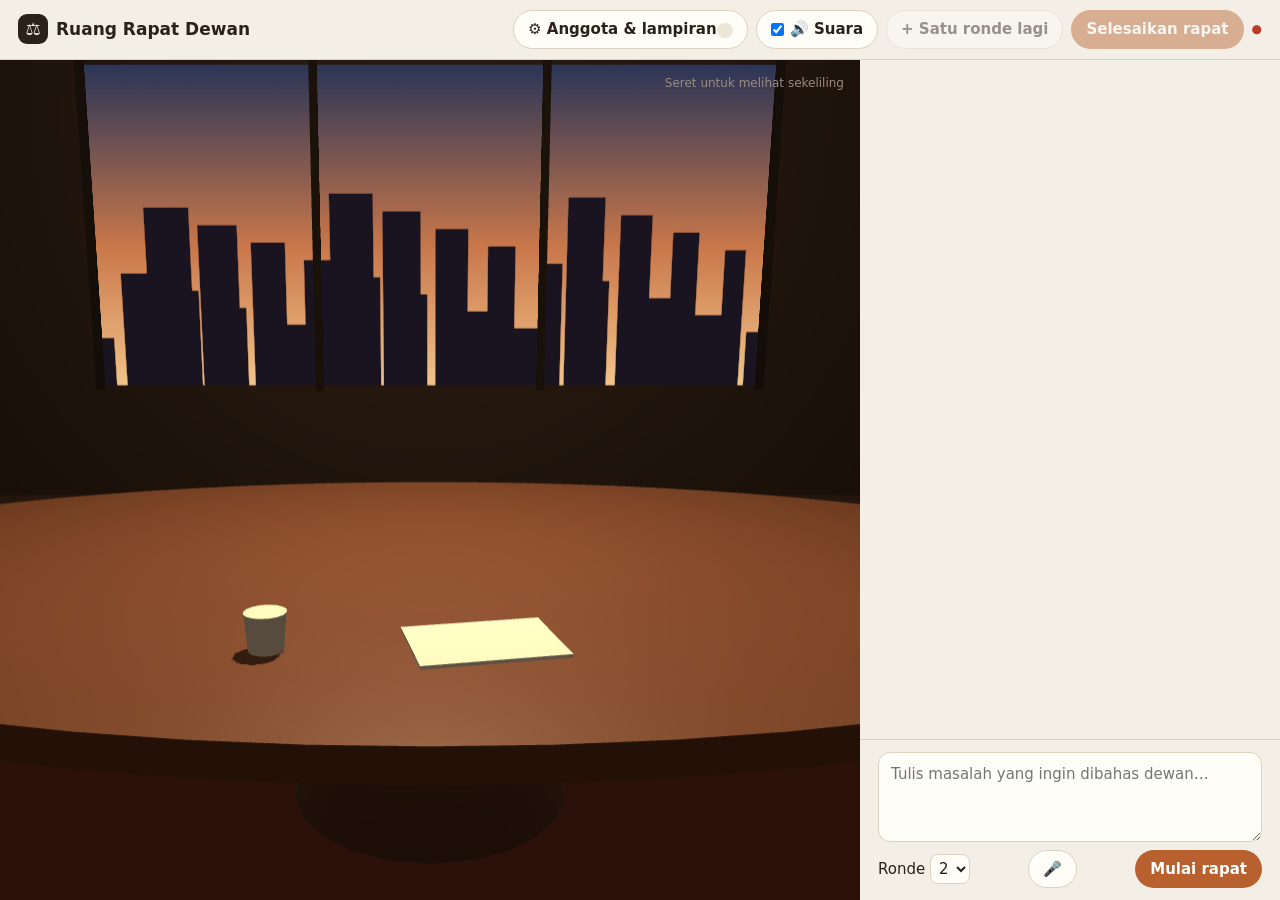
==== ruang-rapat/public/index.html @ 2dfd6a0b "Tambah Ruang Rapat Dewan: debat 3D dengan suara, selaan, lampiran, dan mikrofon Co-Authored-By: Clau" ====
<!doctype html>
<html lang="id">
<head>
  <meta charset="utf-8">
  <meta name="viewport" content="width=device-width,initial-scale=1">
  <title>Ruang Rapat Dewan</title>
  <link rel="stylesheet" href="style.css">
</head>
<body>
  <header class="top">
    <div class="brand"><span class="logo">⚖</span> Ruang Rapat Dewan</div>
    <div class="aksi">
      <button type="button" id="buka-laci" class="btn">⚙ Anggota &amp; lampiran <span id="jml-dok-atas" class="jml"></span></button>
      <label class="btn saklar"><input type="checkbox" id="saklar-suara" checked> 🔊 Suara</label>
      <button type="button" id="lanjut" class="btn" disabled>+ Satu ronde lagi</button>
      <button type="button" id="selesai" class="btn utama" disabled>Selesaikan rapat</button>
      <span id="conn" class="conn" title="Koneksi ke server lokal">●</span>
    </div>
  </header>

  <main class="layout">
    <section class="panggung" aria-label="Ruang rapat 3D">
      <div id="ruang3d" class="ruang3d"></div>
      <div id="subtitle" class="subtitle" hidden><b id="sub-nama"></b><span id="sub-teks"></span></div>
      <p id="status" class="status-3d" aria-live="polite"></p>
      <p id="mendengar" class="mendengar" hidden>🎤 Mendengarkan… <span id="teks-dengar"></span></p>
      <p class="petunjuk-3d">Seret untuk melihat sekeliling</p>
      <button type="button" id="aktifkan-suara" class="aktifkan-suara" hidden>🔊 Klik untuk mengaktifkan suara</button>
    </section>

    <section class="chat" id="area-chat" aria-label="Percakapan rapat">
      <div id="lapisan-seret" class="lapisan-seret" hidden>Lepaskan untuk melampirkan ke rapat</div>
      <ol id="log" class="log"></ol>

      <form id="form-mulai" class="input">
        <textarea id="topik" rows="3" placeholder="Tulis masalah yang ingin dibahas dewan…" required></textarea>
        <div class="baris">
          <label>Ronde <select id="ronde"><option>1</option><option selected>2</option><option>3</option><option>4</option></select></label>
          <button type="button" class="btn mik" data-sasaran="topik" title="Tahan untuk mendiktekan topik">🎤</button>
          <button type="submit" class="btn utama">Mulai rapat</button>
        </div>
      </form>

      <form id="form-pesan" class="input" hidden>
        <textarea id="pesan" rows="2" placeholder="Menyela atau menambahkan sesuatu… (Enter kirim, Shift+Enter baris baru)"></textarea>
        <div class="baris">
          <span id="info-arsip" class="kecil"></span>
          <button type="button" class="btn mik" data-sasaran="pesan" title="Tahan untuk bicara (atau tahan Spasi)">🎤 Tahan untuk bicara</button>
          <button type="submit" class="btn utama">Kirim</button>
        </div>
      </form>
    </section>
  </main>

  <aside id="laci" class="laci" hidden aria-label="Anggota dan lampiran">
    <div class="laci-kepala"><b>Anggota &amp; lampiran</b><button type="button" id="tutup-laci" class="btn hantu" aria-label="Tutup">✕</button></div>
    <div id="kursi" class="kursi"></div>
    <p class="petunjuk">Peran kosong = bebas berpendapat. Perubahan model, suara, dan peran berlaku mulai giliran berikutnya.</p>

    <section class="lampiran" aria-label="Lampiran">
      <h2>Lampiran <span id="jml-dok" class="jml">0</span></h2>
      <div class="tombol-unggah">
        <label class="btn kecil-btn">📄 File<input type="file" id="pilih-file" multiple hidden></label>
        <label class="btn kecil-btn">📁 Folder<input type="file" id="pilih-folder" webkitdirectory multiple hidden></label>
        <button type="button" id="hapus-semua" class="btn kecil-btn hantu">Hapus semua</button>
      </div>
      <ul id="daftar-dok" class="daftar-dok"></ul>
      <label class="centang"><input type="checkbox" id="tepercaya"> Hanya model tepercaya
        <span class="kecil">(isi dokumen hanya untuk Moderator/Holver; model gratis tidak melihatnya)</span></label>
      <p id="info-unggah" class="kecil" aria-live="polite">PDF, Word, teks, Markdown, kode, CSV/JSON. Maks 10 MB per file. Bisa juga seret ke kolom chat.</p>
    </section>
  </aside>

  <script type="module" src="app.js"></script>
</body>
</html>
---- ruang-rapat/public/style.css ----
:root {
  --bg: #f3efe7; --surface: #fffdf8; --surface-2: #ece5d8; --line: #ddd2c0;
  --ink: #2a211b; --ink-2: #5c4f44; --muted: #8b7d70; --accent: #b8612f; --err: #c0392b;
  --font: Inter, ui-sans-serif, system-ui, -apple-system, "Segoe UI", sans-serif;
  color-scheme: light;
}
@media (prefers-color-scheme: dark) {
  :root {
    --bg: #14110f; --surface: #1f1a16; --surface-2: #2a231e; --line: #3a3029;
    --ink: #f1e9df; --ink-2: #cbbdb0; --muted: #9a8b7e; --accent: #e08a52; --err: #ff7b6b;
    color-scheme: dark;
  }
}
* { box-sizing: border-box; }
html, body { height: 100%; margin: 0; }
body { background: var(--bg); color: var(--ink); font: 15px/1.5 var(--font); display: flex; flex-direction: column; }
button, input, select, textarea { font: inherit; color: inherit; }
[hidden] { display: none !important; }

.top { display: flex; align-items: center; gap: 14px; padding: 10px 18px; border-bottom: 1px solid var(--line); flex-wrap: wrap; }
.brand { font-weight: 700; font-size: 17px; display: flex; align-items: center; gap: 8px; margin-right: auto; }
.brand small { font-weight: 400; color: var(--muted); font-size: 13px; }
.logo { display: grid; place-items: center; width: 30px; height: 30px; border-radius: 9px; background: var(--ink); color: var(--bg); }
.aksi { display: flex; gap: 8px; align-items: center; }
.btn { border: 1px solid var(--line); background: var(--surface); border-radius: 999px; padding: 7px 14px; font-weight: 600; cursor: pointer; }
.btn:hover:not(:disabled) { border-color: var(--accent); }
.btn:disabled { opacity: .45; cursor: default; }
.btn.utama { background: var(--accent); color: #fff; border-color: transparent; }
.conn { color: var(--muted); font-size: 12px; } .conn.on { color: #3f7a3a; } .conn.off { color: var(--err); }

.layout { flex: 1; display: grid; grid-template-columns: 340px 1fr; min-height: 0; }
.meja { border-right: 1px solid var(--line); padding: 16px; overflow-y: auto; display: flex; flex-direction: column; gap: 12px; }
.kursi { display: grid; gap: 10px; }
.anggota { display: grid; grid-template-columns: 42px 1fr; gap: 10px; align-items: center; padding: 10px; border-radius: 14px;
  background: var(--surface); border: 2px solid transparent; transition: border-color .2s, transform .2s; }
.anggota.bicara { border-color: var(--accent); transform: translateX(4px); }
.avatar { width: 42px; height: 42px; border-radius: 50%; display: grid; place-items: center; color: #fff; font-weight: 700; }
.anggota.bicara .avatar { animation: denyut 1s ease-in-out infinite; }
@keyframes denyut { 50% { box-shadow: 0 0 0 6px color-mix(in srgb, var(--accent) 30%, transparent); } }
.anggota b { display: block; }
.anggota .model { font-size: 12px; color: var(--muted); }
.anggota input { width: 100%; margin-top: 6px; border: 1px solid var(--line); background: var(--bg); border-radius: 8px; padding: 4px 8px; font-size: 13px; }
.status { margin: 0; color: var(--ink-2); font-style: italic; min-height: 1.5em; }
.petunjuk { margin: 0; font-size: 12px; color: var(--muted); }

.chat { display: flex; flex-direction: column; min-height: 0; }
.log { list-style: none; margin: 0; padding: 18px 22px; overflow-y: auto; flex: 1; display: grid; gap: 12px; align-content: start; }
.log li { max-width: 780px; }
.pesan { display: grid; grid-template-columns: 34px 1fr; gap: 10px; }
.pesan .avatar { width: 34px; height: 34px; font-size: 13px; }
.pesan .kepala { font-size: 13px; color: var(--muted); }
.pesan .kepala b { color: var(--ink); margin-right: 6px; }
.pesan .isi { background: var(--surface); border-radius: 4px 14px 14px 14px; padding: 9px 13px; white-space: pre-wrap; }
.pesan.louis { grid-template-columns: 1fr 34px; justify-self: end; }
.pesan.louis .avatar { order: 2; background: var(--ink); color: var(--bg); }
.pesan.louis .isi { background: color-mix(in srgb, var(--accent) 18%, var(--surface)); border-radius: 14px 4px 14px 14px; }
.pesan.louis .kepala { text-align: right; }
.pesan.kesimpulan .isi { border: 2px solid var(--accent); }
.info { text-align: center; color: var(--muted); font-size: 12px; text-transform: uppercase; letter-spacing: 1.5px; justify-self: center; }
.error { color: var(--err); font-size: 13px; }

.input { border-top: 1px solid var(--line); padding: 12px 18px; display: grid; gap: 8px; }
.input textarea { width: 100%; resize: vertical; border: 1px solid var(--line); background: var(--surface); border-radius: 12px; padding: 10px 12px; }
.baris { display: flex; justify-content: space-between; align-items: center; gap: 10px; }
.baris select { border: 1px solid var(--line); background: var(--surface); border-radius: 8px; padding: 4px; }
.kecil { font-size: 12px; color: var(--muted); }
.kecil a { color: var(--accent); }

@media (max-width: 820px) {
  .layout { grid-template-columns: 1fr; grid-template-rows: auto 1fr; }
  .meja { border-right: 0; border-bottom: 1px solid var(--line); max-height: 40vh; }
}

/* ---------- lampiran (tahap 2) ---------- */
.lampiran { border-top: 1px solid var(--line); padding-top: 12px; display: grid; gap: 8px; }
.lampiran h2 { font-size: 12px; text-transform: uppercase; letter-spacing: 1.2px; color: var(--muted); margin: 0; display: flex; gap: 8px; align-items: center; }
.jml { background: var(--surface-2); color: var(--ink); border-radius: 999px; padding: 1px 8px; font-size: 11px; letter-spacing: 0; }
.tombol-unggah { display: flex; gap: 6px; flex-wrap: wrap; }
.kecil-btn { padding: 5px 11px; font-size: 13px; }
.btn.hantu { background: transparent; color: var(--muted); }
.daftar-dok { list-style: none; margin: 0; padding: 0; display: grid; gap: 4px; max-height: 180px; overflow-y: auto; }
.daftar-dok li { display: flex; gap: 6px; align-items: center; font-size: 13px; background: var(--surface); border-radius: 8px; padding: 4px 8px; }
.daftar-dok .nama { flex: 1; min-width: 0; overflow: hidden; text-overflow: ellipsis; white-space: nowrap; }
.daftar-dok button { border: 0; background: transparent; color: var(--muted); cursor: pointer; font-size: 15px; }
.centang { font-size: 13px; display: flex; gap: 6px; align-items: baseline; flex-wrap: wrap; }
.chat { position: relative; }
.lapisan-seret { position: absolute; inset: 10px; border: 3px dashed var(--accent); border-radius: 18px; background: color-mix(in srgb, var(--bg) 85%, transparent);
  display: grid; place-items: center; font-weight: 700; color: var(--accent); z-index: 5; pointer-events: none; }
.sumber { display: flex; gap: 4px; flex-wrap: wrap; margin-top: 5px; }
.sumber span { font-size: 11.5px; padding: 2px 8px; border-radius: 999px; background: var(--surface-2); color: var(--ink-2); cursor: help; }
/* ---------- tahap 3: ruang 3D ---------- */
.layout { grid-template-columns: 1fr 420px; }
.panggung { position: relative; min-height: 0; background: #1b1512; overflow: hidden; }
.ruang3d { position: absolute; inset: 0; }
.ruang3d canvas { display: block; width: 100%; height: 100%; cursor: grab; touch-action: none; }
.ruang3d canvas:active { cursor: grabbing; }
.subtitle { position: absolute; left: 50%; bottom: 26px; transform: translateX(-50%); width: min(88%, 820px);
  background: rgba(18, 13, 10, 0.82); color: #fffaf2; border-radius: 14px; padding: 12px 18px; font-size: 17px; line-height: 1.5;
  backdrop-filter: blur(6px); box-shadow: 0 8px 30px #0006; }
.subtitle b { display: block; font-size: 13px; letter-spacing: 1px; text-transform: uppercase; margin-bottom: 2px; }
.status-3d { position: absolute; top: 14px; left: 16px; margin: 0; color: #f1e9df; background: rgba(18, 13, 10, 0.6); border-radius: 999px;
  padding: 5px 14px; font-size: 13px; }
.status-3d:empty { display: none; }
.petunjuk-3d { position: absolute; top: 14px; right: 16px; margin: 0; color: #9a8b7e; font-size: 12px; }
.aktifkan-suara { position: absolute; top: 50%; left: 50%; transform: translate(-50%, -50%); border: 0; border-radius: 999px;
  padding: 14px 24px; font-weight: 700; background: var(--accent); color: #fff; cursor: pointer; box-shadow: 0 8px 30px #0008; }
.saklar { display: inline-flex; gap: 6px; align-items: center; }
.saklar input { margin: 0; }
.laci { position: fixed; top: 0; right: 0; bottom: 0; width: min(380px, 92vw); background: var(--bg); border-left: 1px solid var(--line);
  box-shadow: -12px 0 40px #0005; padding: 14px 16px; overflow-y: auto; z-index: 20; display: flex; flex-direction: column; gap: 12px; }
.laci-kepala { display: flex; justify-content: space-between; align-items: center; }
.anggota select, .anggota input[data-model] { width: 100%; margin-top: 6px; border: 1px solid var(--line); background: var(--bg); border-radius: 8px; padding: 4px 8px; font-size: 13px; }
@media (max-width: 900px) {
  .layout { grid-template-columns: 1fr; grid-template-rows: 48vh 1fr; }
  .chat { border-top: 1px solid var(--line); }
  .subtitle { font-size: 15px; bottom: 12px; }
  .aksi { flex-wrap: wrap; }
}
/* ---------- tahap 4: tahan untuk bicara ---------- */
.btn.mik { touch-action: none; user-select: none; }
.btn.mik.aktif { background: #c0392b; border-color: #e74c3c; color: #fff; animation: denyut 1s ease-in-out infinite; }
.btn.mik:disabled { opacity: .45; cursor: not-allowed; }
@keyframes denyut { 50% { box-shadow: 0 0 0 6px rgba(231, 76, 60, .25); } }
.mendengar {
  position: absolute; left: 50%; top: 14px; transform: translateX(-50%);
  max-width: min(90%, 640px); margin: 0; padding: 8px 14px; border-radius: 999px;
  background: rgba(192, 57, 43, .92); color: #fff; font-size: 14px; z-index: 5;
  white-space: nowrap; overflow: hidden; text-overflow: ellipsis;
}
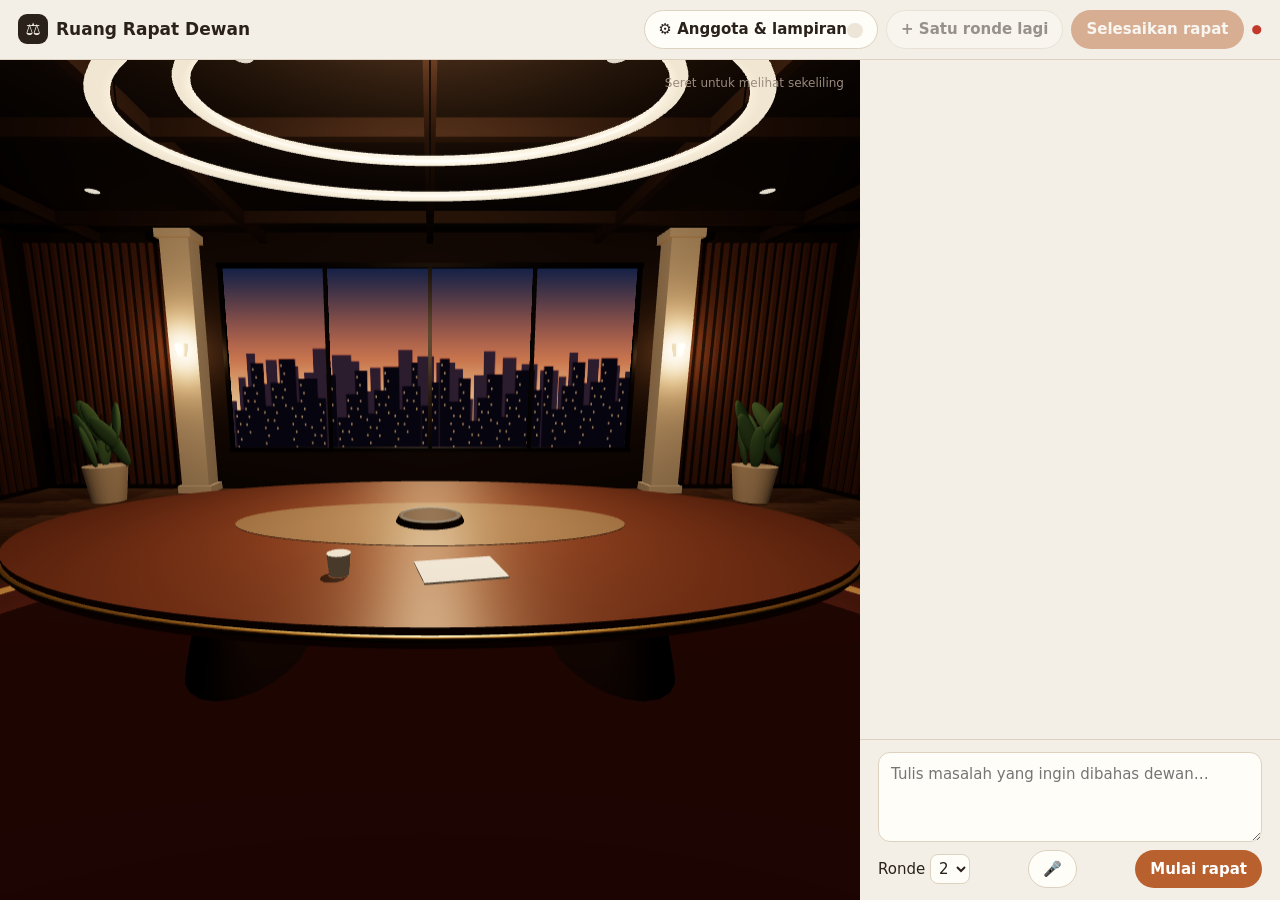
==== commit 89f2a253: "Ruang Rapat: riset web, aturan debat, selaan lebih andal, dan ruangan 3D baru - Riset web lewat Tavi" ====
--- a/ruang-rapat/public/index.html
+++ b/ruang-rapat/public/index.html
@@ -11,7 +11,6 @@
     <div class="brand"><span class="logo">⚖</span> Ruang Rapat Dewan</div>
     <div class="aksi">
       <button type="button" id="buka-laci" class="btn">⚙ Anggota &amp; lampiran <span id="jml-dok-atas" class="jml"></span></button>
-      <label class="btn saklar"><input type="checkbox" id="saklar-suara" checked> 🔊 Suara</label>
       <button type="button" id="lanjut" class="btn" disabled>+ Satu ronde lagi</button>
       <button type="button" id="selesai" class="btn utama" disabled>Selesaikan rapat</button>
       <span id="conn" class="conn" title="Koneksi ke server lokal">●</span>
--- a/ruang-rapat/public/style.css
+++ b/ruang-rapat/public/style.css
@@ -104,8 +104,6 @@
 .petunjuk-3d { position: absolute; top: 14px; right: 16px; margin: 0; color: #9a8b7e; font-size: 12px; }
 .aktifkan-suara { position: absolute; top: 50%; left: 50%; transform: translate(-50%, -50%); border: 0; border-radius: 999px;
   padding: 14px 24px; font-weight: 700; background: var(--accent); color: #fff; cursor: pointer; box-shadow: 0 8px 30px #0008; }
-.saklar { display: inline-flex; gap: 6px; align-items: center; }
-.saklar input { margin: 0; }
 .laci { position: fixed; top: 0; right: 0; bottom: 0; width: min(380px, 92vw); background: var(--bg); border-left: 1px solid var(--line);
   box-shadow: -12px 0 40px #0005; padding: 14px 16px; overflow-y: auto; z-index: 20; display: flex; flex-direction: column; gap: 12px; }
 .laci-kepala { display: flex; justify-content: space-between; align-items: center; }
@@ -127,3 +125,9 @@
   background: rgba(192, 57, 43, .92); color: #fff; font-size: 14px; z-index: 5;
   white-space: nowrap; overflow: hidden; text-overflow: ellipsis;
 }
+
+/* ---------- riset web ---------- */
+.riset { font-size: 12.5px; color: var(--ink-2); background: var(--surface-2); border-radius: 10px; padding: 8px 12px; }
+.sumber a { font-size: 11.5px; padding: 2px 8px; border-radius: 999px; background: var(--surface-2); color: var(--ink-2); text-decoration: none; max-width: 260px; overflow: hidden; text-overflow: ellipsis; white-space: nowrap; }
+.riset .sumber a { background: var(--surface, rgba(255,255,255,.06)); }
+.sumber a:hover { text-decoration: underline; }
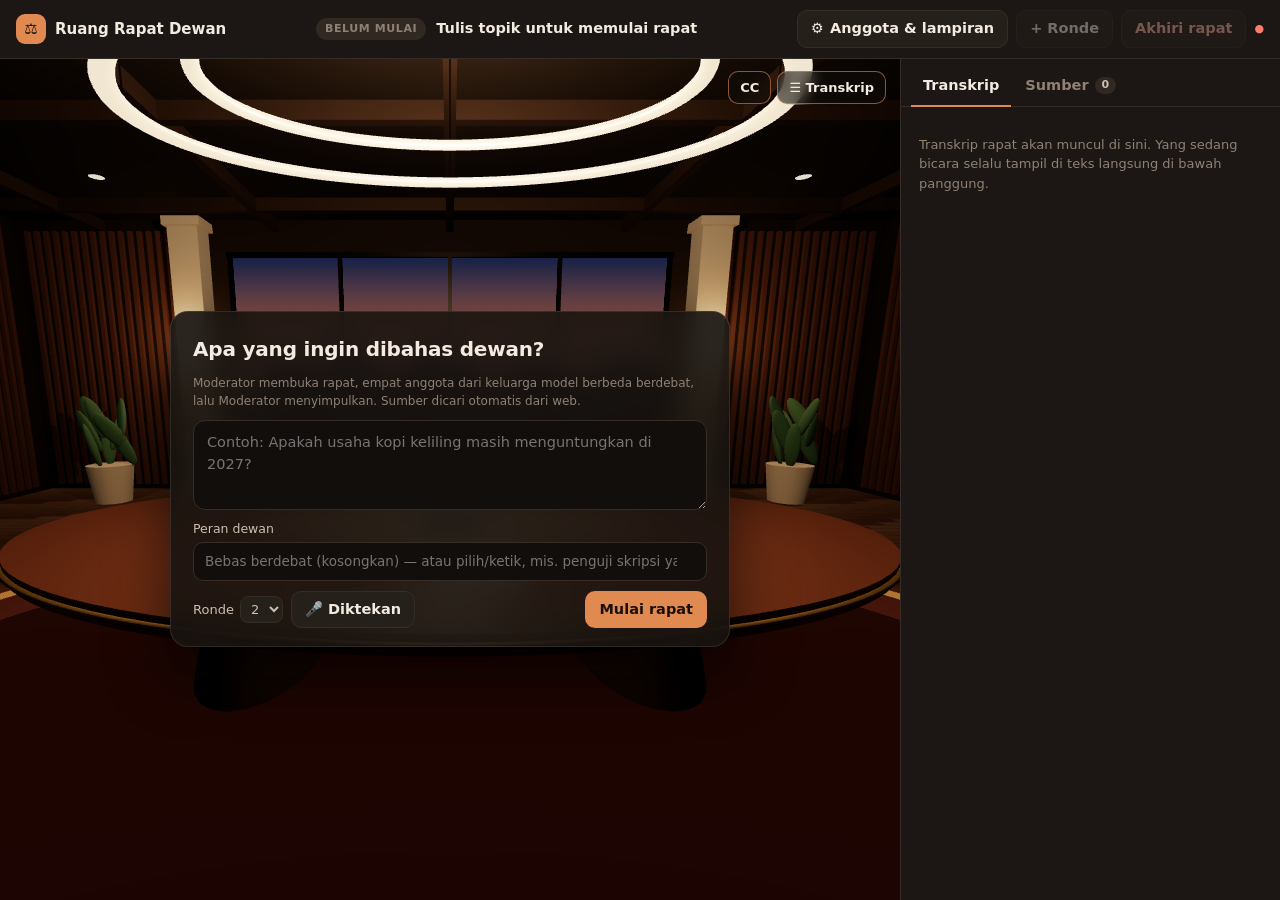
==== commit 1c3451bd: "Ruang Rapat: UI baru, giliran alami dengan angkat tangan, dan Louis menunjuk pembicara - UI: panggun" ====
--- a/ruang-rapat/public/index.html
+++ b/ruang-rapat/public/index.html
@@ -8,47 +8,91 @@
 </head>
 <body>
   <header class="top">
-    <div class="brand"><span class="logo">⚖</span> Ruang Rapat Dewan</div>
+    <div class="brand"><span class="logo" aria-hidden="true">⚖</span><span>Ruang Rapat Dewan</span></div>
+    <div class="agenda" aria-live="polite">
+      <span id="status-rapat" class="lencana-status">Belum mulai</span>
+      <span id="judul-topik" class="judul-topik">Tulis topik untuk memulai rapat</span>
+      <span id="info-ronde" class="info-ronde"></span>
+      <span id="info-peran" class="info-peran" hidden></span>
+    </div>
     <div class="aksi">
-      <button type="button" id="buka-laci" class="btn">⚙ Anggota &amp; lampiran <span id="jml-dok-atas" class="jml"></span></button>
-      <button type="button" id="lanjut" class="btn" disabled>+ Satu ronde lagi</button>
-      <button type="button" id="selesai" class="btn utama" disabled>Selesaikan rapat</button>
-      <span id="conn" class="conn" title="Koneksi ke server lokal">●</span>
+      <button type="button" id="buka-laci" class="btn ikon" title="Anggota, model, suara, dan lampiran">⚙<span class="label-btn"> Anggota &amp; lampiran</span> <span id="jml-dok-atas" class="jml"></span></button>
+      <button type="button" id="lanjut" class="btn" disabled>+ Ronde</button>
+      <button type="button" id="selesai" class="btn bahaya" disabled>Akhiri rapat</button>
+      <span id="conn" class="conn" title="Koneksi ke server lokal" aria-label="Koneksi">●</span>
     </div>
   </header>
 
-  <main class="layout">
+  <main class="layout" id="area-chat">
+    <div id="lapisan-seret" class="lapisan-seret" hidden>Lepaskan untuk melampirkan ke rapat</div>
+
     <section class="panggung" aria-label="Ruang rapat 3D">
       <div id="ruang3d" class="ruang3d"></div>
-      <div id="subtitle" class="subtitle" hidden><b id="sub-nama"></b><span id="sub-teks"></span></div>
-      <p id="status" class="status-3d" aria-live="polite"></p>
-      <p id="mendengar" class="mendengar" hidden>🎤 Mendengarkan… <span id="teks-dengar"></span></p>
-      <p class="petunjuk-3d">Seret untuk melihat sekeliling</p>
+
+      <div class="hud-atas">
+        <p id="status" class="status-3d" aria-live="polite"></p>
+        <p id="mendengar" class="mendengar" hidden><span class="titik-rekam"></span>Mendengarkan… <span id="teks-dengar"></span></p>
+      </div>
+      <div class="hud-kanan">
+        <button type="button" id="toggle-pimpinan" class="btn kaca" hidden title="Siapa yang menunjuk pembicara berikutnya">👑 Saya memimpin</button>
+        <button type="button" id="toggle-cc" class="btn kaca" aria-pressed="true" title="Tampilkan/sembunyikan teks langsung">CC</button>
+        <button type="button" id="toggle-panel" class="btn kaca" aria-pressed="true" title="Tampilkan/sembunyikan transkrip">☰ Transkrip</button>
+      </div>
       <button type="button" id="aktifkan-suara" class="aktifkan-suara" hidden>🔊 Klik untuk mengaktifkan suara</button>
-    </section>
 
-    <section class="chat" id="area-chat" aria-label="Percakapan rapat">
-      <div id="lapisan-seret" class="lapisan-seret" hidden>Lepaskan untuk melampirkan ke rapat</div>
-      <ol id="log" class="log"></ol>
+      <!-- Teks langsung: satu-satunya tempat "siapa sedang bicara" -->
+      <div id="subtitle" class="subtitle" hidden aria-live="polite">
+        <div class="sub-kepala"><span id="sub-titik" class="sub-titik"></span><b id="sub-nama"></b><span id="sub-model" class="sub-model"></span></div>
+        <p id="sub-teks"></p>
+      </div>
 
-      <form id="form-mulai" class="input">
-        <textarea id="topik" rows="3" placeholder="Tulis masalah yang ingin dibahas dewan…" required></textarea>
+      <!-- Sebelum rapat: kartu mulai di tengah panggung -->
+      <form id="form-mulai" class="kartu-mulai">
+        <h1>Apa yang ingin dibahas dewan?</h1>
+        <p class="kecil">Moderator membuka rapat, empat anggota dari keluarga model berbeda berdebat, lalu Moderator menyimpulkan. Sumber dicari otomatis dari web.</p>
+        <textarea id="topik" rows="3" placeholder="Contoh: Apakah usaha kopi keliling masih menguntungkan di 2027?" required></textarea>
+        <label class="peran-bersama">Peran dewan
+          <input id="peran-bersama" list="preset-peran" maxlength="200" placeholder="Bebas berdebat (kosongkan) — atau pilih/ketik, mis. penguji skripsi yang kritis">
+        </label>
+        <datalist id="preset-peran">
+          <option value="penguji/reviewer yang kritis: cari kelemahan, celah logika, dan bagian yang belum terbukti"></option>
+          <option value="penguji sidang skripsi yang teliti dan menanyakan dasar metodologi"></option>
+          <option value="investor yang skeptis dan fokus pada risiko serta angka"></option>
+          <option value="tim brainstorming yang mengusulkan ide sebanyak mungkin lalu memilih yang terbaik"></option>
+          <option value="red team keamanan yang mencari cara sistem bisa disalahgunakan"></option>
+          <option value="konsultan bisnis praktis yang memberi langkah konkret"></option>
+        </datalist>
         <div class="baris">
-          <label>Ronde <select id="ronde"><option>1</option><option selected>2</option><option>3</option><option>4</option></select></label>
-          <button type="button" class="btn mik" data-sasaran="topik" title="Tahan untuk mendiktekan topik">🎤</button>
+          <label class="pilih-ronde">Ronde <select id="ronde"><option>1</option><option selected>2</option><option>3</option><option>4</option></select></label>
+          <button type="button" class="btn mik" data-sasaran="topik" title="Tahan untuk mendiktekan topik">🎤 Diktekan</button>
           <button type="submit" class="btn utama">Mulai rapat</button>
         </div>
       </form>
 
-      <form id="form-pesan" class="input" hidden>
-        <textarea id="pesan" rows="2" placeholder="Menyela atau menambahkan sesuatu… (Enter kirim, Shift+Enter baris baru)"></textarea>
-        <div class="baris">
-          <span id="info-arsip" class="kecil"></span>
-          <button type="button" class="btn mik" data-sasaran="pesan" title="Tahan untuk bicara (atau tahan Spasi)">🎤 Tahan untuk bicara</button>
-          <button type="submit" class="btn utama">Kirim</button>
-        </div>
+      <!-- Saat rapat: bilah kontrol di bawah panggung -->
+      <!-- Anggota yang angkat tangan: Louis menunjuk, atau Moderator memilih setelah hitung mundur -->
+      <div id="bilah-tangan" class="bilah-tangan" hidden aria-live="polite">
+        <span class="judul-tangan">✋ Ingin bicara</span>
+        <div id="daftar-tangan" class="daftar-tangan"></div>
+        <span id="hitung-mundur" class="hitung-mundur"></span>
+      </div>
+
+      <form id="form-pesan" class="bilah-kontrol" hidden>
+        <button type="button" class="btn mik mik-besar" data-sasaran="pesan" title="Tahan untuk bicara (atau tahan Spasi)"><span class="ikon-mik">🎤</span><span class="label-mik">Tahan untuk bicara</span></button>
+        <textarea id="pesan" rows="1" placeholder="Menyela atau memberi arahan… (Enter kirim)"></textarea>
+        <button type="submit" class="btn utama">Kirim</button>
       </form>
     </section>
+
+    <aside class="panel" id="panel" aria-label="Transkrip dan sumber">
+      <div class="tab" role="tablist">
+        <button type="button" role="tab" id="tab-transkrip" class="aktif" aria-selected="true">Transkrip</button>
+        <button type="button" role="tab" id="tab-sumber" aria-selected="false">Sumber <span id="jml-sumber" class="jml">0</span></button>
+      </div>
+      <ol id="log" class="log" role="tabpanel" aria-labelledby="tab-transkrip"></ol>
+      <ol id="daftar-sumber" class="daftar-sumber" role="tabpanel" aria-labelledby="tab-sumber" hidden></ol>
+      <p id="info-arsip" class="info-arsip kecil"></p>
+    </aside>
   </main>
 
   <aside id="laci" class="laci" hidden aria-label="Anggota dan lampiran">
@@ -66,7 +110,7 @@
       <ul id="daftar-dok" class="daftar-dok"></ul>
       <label class="centang"><input type="checkbox" id="tepercaya"> Hanya model tepercaya
         <span class="kecil">(isi dokumen hanya untuk Moderator/Holver; model gratis tidak melihatnya)</span></label>
-      <p id="info-unggah" class="kecil" aria-live="polite">PDF, Word, teks, Markdown, kode, CSV/JSON. Maks 10 MB per file. Bisa juga seret ke kolom chat.</p>
+      <p id="info-unggah" class="kecil" aria-live="polite">PDF, Word, teks, Markdown, kode, CSV/JSON. Maks 10 MB per file. Bisa juga diseret ke jendela rapat.</p>
     </section>
   </aside>
 
--- a/ruang-rapat/public/style.css
+++ b/ruang-rapat/public/style.css
@@ -1,133 +1,216 @@
+/* Ruang Rapat Dewan: tema gelap tunggal, menyatu dengan panggung 3D. */
 :root {
-  --bg: #f3efe7; --surface: #fffdf8; --surface-2: #ece5d8; --line: #ddd2c0;
-  --ink: #2a211b; --ink-2: #5c4f44; --muted: #8b7d70; --accent: #b8612f; --err: #c0392b;
+  --bg: #120e0c; --surface: #1c1714; --surface-2: #26201b; --surface-3: #312921; --line: #362d26;
+  --ink: #f3ebe1; --ink-2: #cdbfb1; --muted: #8f8174; --accent: #e08a52; --accent-ink: #1a0f08;
+  --ok: #6fbf73; --err: #ff7b6b; --rec: #e5484d;
+  --radius: 14px;
   --font: Inter, ui-sans-serif, system-ui, -apple-system, "Segoe UI", sans-serif;
-  color-scheme: light;
-}
-@media (prefers-color-scheme: dark) {
-  :root {
-    --bg: #14110f; --surface: #1f1a16; --surface-2: #2a231e; --line: #3a3029;
-    --ink: #f1e9df; --ink-2: #cbbdb0; --muted: #9a8b7e; --accent: #e08a52; --err: #ff7b6b;
-    color-scheme: dark;
-  }
+  color-scheme: dark;
 }
 * { box-sizing: border-box; }
 html, body { height: 100%; margin: 0; }
-body { background: var(--bg); color: var(--ink); font: 15px/1.5 var(--font); display: flex; flex-direction: column; }
+body { background: var(--bg); color: var(--ink); font: 14.5px/1.5 var(--font); display: flex; flex-direction: column; overflow: hidden; }
 button, input, select, textarea { font: inherit; color: inherit; }
 [hidden] { display: none !important; }
-
-.top { display: flex; align-items: center; gap: 14px; padding: 10px 18px; border-bottom: 1px solid var(--line); flex-wrap: wrap; }
-.brand { font-weight: 700; font-size: 17px; display: flex; align-items: center; gap: 8px; margin-right: auto; }
-.brand small { font-weight: 400; color: var(--muted); font-size: 13px; }
-.logo { display: grid; place-items: center; width: 30px; height: 30px; border-radius: 9px; background: var(--ink); color: var(--bg); }
+a { color: var(--accent); }
+.kecil { font-size: 12px; color: var(--muted); }
+
+/* ---------- tombol ---------- */
+.btn { border: 1px solid var(--line); background: var(--surface-2); border-radius: 10px; padding: 7px 13px; font-weight: 600; cursor: pointer;
+  display: inline-flex; align-items: center; gap: 6px; white-space: nowrap; transition: border-color .15s, background .15s; }
+.btn:hover:not(:disabled) { border-color: var(--accent); }
+.btn:disabled { opacity: .4; cursor: default; }
+.btn.utama { background: var(--accent); color: var(--accent-ink); border-color: transparent; }
+.btn.utama:hover:not(:disabled) { background: #eb9a65; }
+.btn.bahaya { color: #ffb4a8; }
+.btn.bahaya:hover:not(:disabled) { border-color: var(--err); }
+.btn.hantu { background: transparent; color: var(--muted); }
+.btn.kaca { background: rgba(18, 13, 10, .55); border-color: rgba(255, 255, 255, .12); color: var(--ink-2); backdrop-filter: blur(8px); padding: 6px 11px; font-size: 13px; }
+.btn.kaca[aria-pressed="true"] { color: var(--ink); border-color: rgba(224, 138, 82, .6); }
+.kecil-btn { padding: 5px 11px; font-size: 13px; }
+.jml { background: var(--surface-3); color: var(--ink-2); border-radius: 999px; padding: 0 7px; font-size: 11px; font-weight: 600; min-width: 18px; text-align: center; }
+.jml:empty { display: none; }
+
+/* ---------- header ---------- */
+.top { display: grid; grid-template-columns: auto 1fr auto; align-items: center; gap: 18px; padding: 10px 16px;
+  border-bottom: 1px solid var(--line); background: var(--surface); }
+.brand { font-weight: 700; font-size: 15px; display: flex; align-items: center; gap: 9px; white-space: nowrap; }
+.logo { display: grid; place-items: center; width: 30px; height: 30px; border-radius: 9px; background: var(--accent); color: var(--accent-ink); }
+.agenda { display: flex; align-items: center; gap: 10px; min-width: 0; justify-content: center; overflow: hidden; }
+.lencana-status { font-size: 11px; font-weight: 700; letter-spacing: .6px; text-transform: uppercase; padding: 3px 9px; border-radius: 999px;
+  background: var(--surface-3); color: var(--muted); white-space: nowrap; display: inline-flex; align-items: center; gap: 6px; }
+.lencana-status.live { background: rgba(229, 72, 77, .16); color: #ff9a9d; }
+.lencana-status.live::before { content: ""; width: 7px; height: 7px; border-radius: 50%; background: var(--rec); animation: kedip 1.4s ease-in-out infinite; }
+.lencana-status.beres { background: rgba(111, 191, 115, .15); color: var(--ok); }
+.judul-topik { font-weight: 600; overflow: hidden; text-overflow: ellipsis; white-space: nowrap; min-width: 0; }
+.info-ronde { color: var(--muted); font-size: 12.5px; white-space: nowrap; }
 .aksi { display: flex; gap: 8px; align-items: center; }
-.btn { border: 1px solid var(--line); background: var(--surface); border-radius: 999px; padding: 7px 14px; font-weight: 600; cursor: pointer; }
-.btn:hover:not(:disabled) { border-color: var(--accent); }
-.btn:disabled { opacity: .45; cursor: default; }
-.btn.utama { background: var(--accent); color: #fff; border-color: transparent; }
-.conn { color: var(--muted); font-size: 12px; } .conn.on { color: #3f7a3a; } .conn.off { color: var(--err); }
-
-.layout { flex: 1; display: grid; grid-template-columns: 340px 1fr; min-height: 0; }
-.meja { border-right: 1px solid var(--line); padding: 16px; overflow-y: auto; display: flex; flex-direction: column; gap: 12px; }
-.kursi { display: grid; gap: 10px; }
-.anggota { display: grid; grid-template-columns: 42px 1fr; gap: 10px; align-items: center; padding: 10px; border-radius: 14px;
-  background: var(--surface); border: 2px solid transparent; transition: border-color .2s, transform .2s; }
-.anggota.bicara { border-color: var(--accent); transform: translateX(4px); }
-.avatar { width: 42px; height: 42px; border-radius: 50%; display: grid; place-items: center; color: #fff; font-weight: 700; }
-.anggota.bicara .avatar { animation: denyut 1s ease-in-out infinite; }
-@keyframes denyut { 50% { box-shadow: 0 0 0 6px color-mix(in srgb, var(--accent) 30%, transparent); } }
-.anggota b { display: block; }
-.anggota .model { font-size: 12px; color: var(--muted); }
-.anggota input { width: 100%; margin-top: 6px; border: 1px solid var(--line); background: var(--bg); border-radius: 8px; padding: 4px 8px; font-size: 13px; }
-.status { margin: 0; color: var(--ink-2); font-style: italic; min-height: 1.5em; }
-.petunjuk { margin: 0; font-size: 12px; color: var(--muted); }
-
-.chat { display: flex; flex-direction: column; min-height: 0; }
-.log { list-style: none; margin: 0; padding: 18px 22px; overflow-y: auto; flex: 1; display: grid; gap: 12px; align-content: start; }
-.log li { max-width: 780px; }
-.pesan { display: grid; grid-template-columns: 34px 1fr; gap: 10px; }
-.pesan .avatar { width: 34px; height: 34px; font-size: 13px; }
-.pesan .kepala { font-size: 13px; color: var(--muted); }
-.pesan .kepala b { color: var(--ink); margin-right: 6px; }
-.pesan .isi { background: var(--surface); border-radius: 4px 14px 14px 14px; padding: 9px 13px; white-space: pre-wrap; }
-.pesan.louis { grid-template-columns: 1fr 34px; justify-self: end; }
-.pesan.louis .avatar { order: 2; background: var(--ink); color: var(--bg); }
-.pesan.louis .isi { background: color-mix(in srgb, var(--accent) 18%, var(--surface)); border-radius: 14px 4px 14px 14px; }
-.pesan.louis .kepala { text-align: right; }
-.pesan.kesimpulan .isi { border: 2px solid var(--accent); }
-.info { text-align: center; color: var(--muted); font-size: 12px; text-transform: uppercase; letter-spacing: 1.5px; justify-self: center; }
-.error { color: var(--err); font-size: 13px; }
-
-.input { border-top: 1px solid var(--line); padding: 12px 18px; display: grid; gap: 8px; }
-.input textarea { width: 100%; resize: vertical; border: 1px solid var(--line); background: var(--surface); border-radius: 12px; padding: 10px 12px; }
-.baris { display: flex; justify-content: space-between; align-items: center; gap: 10px; }
-.baris select { border: 1px solid var(--line); background: var(--surface); border-radius: 8px; padding: 4px; }
-.kecil { font-size: 12px; color: var(--muted); }
-.kecil a { color: var(--accent); }
-
-@media (max-width: 820px) {
-  .layout { grid-template-columns: 1fr; grid-template-rows: auto 1fr; }
-  .meja { border-right: 0; border-bottom: 1px solid var(--line); max-height: 40vh; }
-}
-
-/* ---------- lampiran (tahap 2) ---------- */
-.lampiran { border-top: 1px solid var(--line); padding-top: 12px; display: grid; gap: 8px; }
-.lampiran h2 { font-size: 12px; text-transform: uppercase; letter-spacing: 1.2px; color: var(--muted); margin: 0; display: flex; gap: 8px; align-items: center; }
-.jml { background: var(--surface-2); color: var(--ink); border-radius: 999px; padding: 1px 8px; font-size: 11px; letter-spacing: 0; }
-.tombol-unggah { display: flex; gap: 6px; flex-wrap: wrap; }
-.kecil-btn { padding: 5px 11px; font-size: 13px; }
-.btn.hantu { background: transparent; color: var(--muted); }
-.daftar-dok { list-style: none; margin: 0; padding: 0; display: grid; gap: 4px; max-height: 180px; overflow-y: auto; }
-.daftar-dok li { display: flex; gap: 6px; align-items: center; font-size: 13px; background: var(--surface); border-radius: 8px; padding: 4px 8px; }
-.daftar-dok .nama { flex: 1; min-width: 0; overflow: hidden; text-overflow: ellipsis; white-space: nowrap; }
-.daftar-dok button { border: 0; background: transparent; color: var(--muted); cursor: pointer; font-size: 15px; }
-.centang { font-size: 13px; display: flex; gap: 6px; align-items: baseline; flex-wrap: wrap; }
-.chat { position: relative; }
-.lapisan-seret { position: absolute; inset: 10px; border: 3px dashed var(--accent); border-radius: 18px; background: color-mix(in srgb, var(--bg) 85%, transparent);
-  display: grid; place-items: center; font-weight: 700; color: var(--accent); z-index: 5; pointer-events: none; }
-.sumber { display: flex; gap: 4px; flex-wrap: wrap; margin-top: 5px; }
-.sumber span { font-size: 11.5px; padding: 2px 8px; border-radius: 999px; background: var(--surface-2); color: var(--ink-2); cursor: help; }
-/* ---------- tahap 3: ruang 3D ---------- */
-.layout { grid-template-columns: 1fr 420px; }
+.conn { color: var(--muted); font-size: 11px; } .conn.on { color: var(--ok); } .conn.off { color: var(--err); }
+@keyframes kedip { 50% { opacity: .35; } }
+
+/* ---------- tata letak ---------- */
+.layout { flex: 1; display: grid; grid-template-columns: 1fr 380px; min-height: 0; position: relative; }
+.layout.tanpa-panel { grid-template-columns: 1fr 0; }
+.layout.tanpa-panel .panel { display: none; }
+
+/* ---------- panggung ---------- */
 .panggung { position: relative; min-height: 0; background: #1b1512; overflow: hidden; }
 .ruang3d { position: absolute; inset: 0; }
 .ruang3d canvas { display: block; width: 100%; height: 100%; cursor: grab; touch-action: none; }
 .ruang3d canvas:active { cursor: grabbing; }
-.subtitle { position: absolute; left: 50%; bottom: 26px; transform: translateX(-50%); width: min(88%, 820px);
-  background: rgba(18, 13, 10, 0.82); color: #fffaf2; border-radius: 14px; padding: 12px 18px; font-size: 17px; line-height: 1.5;
-  backdrop-filter: blur(6px); box-shadow: 0 8px 30px #0006; }
-.subtitle b { display: block; font-size: 13px; letter-spacing: 1px; text-transform: uppercase; margin-bottom: 2px; }
-.status-3d { position: absolute; top: 14px; left: 16px; margin: 0; color: #f1e9df; background: rgba(18, 13, 10, 0.6); border-radius: 999px;
-  padding: 5px 14px; font-size: 13px; }
+.hud-atas { position: absolute; top: 14px; left: 16px; right: 200px; display: flex; flex-direction: column; gap: 8px; align-items: flex-start; pointer-events: none; }
+.hud-kanan { position: absolute; top: 12px; right: 14px; display: flex; gap: 6px; }
+.status-3d { margin: 0; color: var(--ink); background: rgba(18, 13, 10, .62); border: 1px solid rgba(255, 255, 255, .08); border-radius: 999px;
+  padding: 5px 13px; font-size: 12.5px; backdrop-filter: blur(8px); }
 .status-3d:empty { display: none; }
-.petunjuk-3d { position: absolute; top: 14px; right: 16px; margin: 0; color: #9a8b7e; font-size: 12px; }
-.aktifkan-suara { position: absolute; top: 50%; left: 50%; transform: translate(-50%, -50%); border: 0; border-radius: 999px;
-  padding: 14px 24px; font-weight: 700; background: var(--accent); color: #fff; cursor: pointer; box-shadow: 0 8px 30px #0008; }
-.laci { position: fixed; top: 0; right: 0; bottom: 0; width: min(380px, 92vw); background: var(--bg); border-left: 1px solid var(--line);
-  box-shadow: -12px 0 40px #0005; padding: 14px 16px; overflow-y: auto; z-index: 20; display: flex; flex-direction: column; gap: 12px; }
+.mendengar { margin: 0; padding: 7px 14px; border-radius: 999px; background: rgba(229, 72, 77, .92); color: #fff; font-size: 13.5px;
+  max-width: 100%; white-space: nowrap; overflow: hidden; text-overflow: ellipsis; display: flex; align-items: center; gap: 8px; }
+.titik-rekam { width: 8px; height: 8px; border-radius: 50%; background: #fff; flex: none; animation: kedip 1s ease-in-out infinite; }
+.aktifkan-suara { position: absolute; top: 50%; left: 50%; transform: translate(-50%, -50%); border: 0; border-radius: 999px; z-index: 6;
+  padding: 14px 24px; font-weight: 700; background: var(--accent); color: var(--accent-ink); cursor: pointer; box-shadow: 0 8px 30px #0008; }
+
+/* teks langsung (caption) */
+.subtitle { position: absolute; left: 50%; bottom: 88px; transform: translateX(-50%); width: min(92%, 860px);
+  background: rgba(14, 10, 8, .84); border: 1px solid rgba(255, 255, 255, .08); border-left: 4px solid var(--warna-pembicara, var(--accent));
+  color: #fffaf2; border-radius: 12px; padding: 10px 16px 12px; backdrop-filter: blur(10px); box-shadow: 0 10px 34px #0007; }
+.layout.awal .subtitle { bottom: 24px; }
+.sub-kepala { display: flex; align-items: center; gap: 8px; margin-bottom: 3px; }
+.sub-titik { width: 8px; height: 8px; border-radius: 50%; background: var(--warna-pembicara, var(--accent)); animation: kedip 1.1s ease-in-out infinite; }
+.sub-kepala b { font-size: 13px; letter-spacing: .4px; color: var(--warna-pembicara, var(--accent)); }
+.sub-model { font-size: 11.5px; color: #a89a8c; }
+#sub-teks { margin: 0; font-size: 16.5px; line-height: 1.55; max-height: 7.8em; overflow-y: auto; }
+.layout.tanpa-cc .subtitle { display: none; }
+
+/* kartu mulai */
+.kartu-mulai { position: absolute; left: 50%; top: 50%; transform: translate(-50%, -50%); width: min(92%, 560px); z-index: 5;
+  background: rgba(24, 19, 16, .9); border: 1px solid rgba(255, 255, 255, .1); border-radius: 18px; padding: 22px 22px 18px;
+  backdrop-filter: blur(14px); box-shadow: 0 24px 60px #000a; display: grid; gap: 10px; }
+.kartu-mulai h1 { margin: 0; font-size: 20px; letter-spacing: -.2px; }
+.kartu-mulai .kecil { margin: 0; }
+.kartu-mulai textarea { width: 100%; resize: vertical; border: 1px solid var(--line); background: var(--bg); border-radius: 12px; padding: 11px 13px; min-height: 84px; }
+.kartu-mulai textarea:focus, .bilah-kontrol textarea:focus { outline: 2px solid rgba(224, 138, 82, .5); outline-offset: 1px; }
+.baris { display: flex; align-items: center; gap: 8px; }
+.baris .btn.utama { margin-left: auto; }
+.pilih-ronde { font-size: 13px; color: var(--ink-2); display: flex; align-items: center; gap: 6px; }
+.pilih-ronde select { border: 1px solid var(--line); background: var(--surface-2); border-radius: 8px; padding: 4px 6px; }
+
+/* bilah kontrol saat rapat */
+.bilah-kontrol { position: absolute; left: 50%; bottom: 16px; transform: translateX(-50%); width: min(94%, 860px); z-index: 5;
+  display: flex; align-items: center; gap: 8px; padding: 8px; border-radius: 16px;
+  background: rgba(24, 19, 16, .88); border: 1px solid rgba(255, 255, 255, .1); backdrop-filter: blur(14px); box-shadow: 0 12px 36px #0009; }
+.bilah-kontrol textarea { flex: 1; resize: none; border: 1px solid var(--line); background: var(--bg); border-radius: 11px; padding: 9px 12px; min-height: 40px; max-height: 120px; }
+.btn.mik { touch-action: none; user-select: none; }
+.btn.mik.aktif { background: var(--rec); border-color: var(--rec); color: #fff; animation: denyut 1s ease-in-out infinite; }
+.btn.mik:disabled { opacity: .4; cursor: not-allowed; }
+.mik-besar { padding: 9px 14px; border-radius: 11px; }
+.ikon-mik { font-size: 16px; }
+@keyframes denyut { 50% { box-shadow: 0 0 0 6px rgba(229, 72, 77, .25); } }
+
+/* ---------- panel kanan: transkrip & sumber ---------- */
+.panel { display: flex; flex-direction: column; min-height: 0; border-left: 1px solid var(--line); background: var(--surface); }
+.tab { display: flex; gap: 2px; padding: 8px 10px 0; border-bottom: 1px solid var(--line); }
+.tab button { border: 0; background: transparent; padding: 8px 12px; font-weight: 600; color: var(--muted); cursor: pointer;
+  border-bottom: 2px solid transparent; margin-bottom: -1px; display: inline-flex; gap: 6px; align-items: center; }
+.tab button.aktif { color: var(--ink); border-bottom-color: var(--accent); }
+.log, .daftar-sumber { list-style: none; margin: 0; padding: 12px 12px 18px; overflow-y: auto; flex: 1; display: grid; gap: 6px; align-content: start; }
+.log:empty::before { content: "Transkrip rapat akan muncul di sini. Yang sedang bicara selalu tampil di teks langsung di bawah panggung."; color: var(--muted); font-size: 13px; padding: 16px 6px; }
+.info-arsip { margin: 0; padding: 8px 14px; border-top: 1px solid var(--line); }
+.info-arsip:empty { display: none; }
+
+.log, .daftar-sumber { overflow-x: hidden; }
+.pesan { display: grid; grid-template-columns: 28px minmax(0, 1fr); overflow-wrap: anywhere; gap: 9px; padding: 8px 9px; border-radius: 12px; border: 1px solid transparent; transition: background .2s, border-color .2s; }
+.pesan .avatar { width: 28px; height: 28px; border-radius: 50%; display: grid; place-items: center; color: #fff; font-weight: 700; font-size: 12px; }
+.pesan .kepala { font-size: 12px; color: var(--muted); display: flex; gap: 6px; align-items: baseline; flex-wrap: wrap; }
+.pesan .kepala b { color: var(--ink); font-size: 13px; }
+.pesan .isi { white-space: pre-wrap; color: var(--ink-2); font-size: 13.5px; }
+.pesan.bicara { background: var(--surface-2); border-color: color-mix(in srgb, var(--warna, var(--accent)) 55%, transparent); }
+.pesan.bicara .isi { color: var(--ink); }
+.pesan.bicara .kepala::after { content: "● sedang bicara"; color: var(--warna, var(--accent)); font-weight: 600; font-size: 11px; }
+.pesan.louis { background: color-mix(in srgb, var(--accent) 10%, transparent); }
+.pesan.louis .avatar { background: var(--ink); color: var(--bg); }
+.pesan.louis .isi { color: var(--ink); }
+.pesan.kesimpulan { border-color: var(--accent); background: color-mix(in srgb, var(--accent) 8%, var(--surface-2)); }
+.pesan.kesimpulan .isi { color: var(--ink); }
+
+.info { display: flex; align-items: center; gap: 10px; color: var(--muted); font-size: 11px; text-transform: uppercase; letter-spacing: 1.2px; margin: 6px 0 2px; }
+.info::before, .info::after { content: ""; flex: 1; height: 1px; background: var(--line); }
+.info.panjang { text-transform: none; letter-spacing: 0; font-size: 12px; }
+.info.panjang::before, .info.panjang::after { display: none; }
+.error { color: var(--err); font-size: 12.5px; padding: 4px 9px; }
+
+.riset { font-size: 12.5px; color: var(--ink-2); padding: 7px 10px; border-radius: 10px; background: var(--surface-2); display: flex; gap: 8px; align-items: center; }
+.riset span { flex: 1; min-width: 0; }
+.riset button { border: 0; background: transparent; color: var(--accent); font-weight: 600; cursor: pointer; white-space: nowrap; padding: 0; }
+
+.sumber { display: flex; gap: 4px; flex-wrap: wrap; margin-top: 5px; }
+.sumber a, .sumber span { font-size: 11px; padding: 1px 8px; border-radius: 999px; background: var(--surface-3); color: var(--ink-2);
+  text-decoration: none; max-width: 220px; overflow: hidden; text-overflow: ellipsis; white-space: nowrap; }
+.sumber a:hover { color: var(--ink); }
+
+.daftar-sumber li { display: grid; grid-template-columns: 34px minmax(0, 1fr); overflow-wrap: anywhere; gap: 8px; padding: 8px 9px; border-radius: 10px; background: var(--surface-2); }
+.daftar-sumber .kode { font-weight: 700; color: var(--accent); font-size: 12.5px; }
+.daftar-sumber a { color: var(--ink); text-decoration: none; font-weight: 600; font-size: 13px; display: block; }
+.daftar-sumber a:hover { text-decoration: underline; }
+.daftar-sumber .domain { font-size: 11.5px; color: var(--muted); }
+.daftar-sumber .kosong { display: block; color: var(--muted); font-size: 13px; background: none; padding: 16px 6px; }
+
+.lapisan-seret { position: absolute; inset: 10px; border: 3px dashed var(--accent); border-radius: 18px; background: rgba(18, 14, 12, .85);
+  display: grid; place-items: center; font-weight: 700; color: var(--accent); z-index: 30; pointer-events: none; }
+
+/* ---------- laci anggota & lampiran ---------- */
+.laci { position: fixed; top: 0; right: 0; bottom: 0; width: min(390px, 94vw); background: var(--surface); border-left: 1px solid var(--line);
+  box-shadow: -16px 0 50px #000a; padding: 14px 16px; overflow-y: auto; z-index: 40; display: flex; flex-direction: column; gap: 12px; }
 .laci-kepala { display: flex; justify-content: space-between; align-items: center; }
-.anggota select, .anggota input[data-model] { width: 100%; margin-top: 6px; border: 1px solid var(--line); background: var(--bg); border-radius: 8px; padding: 4px 8px; font-size: 13px; }
-@media (max-width: 900px) {
-  .layout { grid-template-columns: 1fr; grid-template-rows: 48vh 1fr; }
-  .chat { border-top: 1px solid var(--line); }
-  .subtitle { font-size: 15px; bottom: 12px; }
-  .aksi { flex-wrap: wrap; }
+.kursi { display: grid; gap: 8px; }
+.anggota { display: grid; grid-template-columns: 38px 1fr; gap: 10px; align-items: start; padding: 10px; border-radius: 12px; background: var(--surface-2); }
+.anggota .avatar { width: 38px; height: 38px; border-radius: 50%; display: grid; place-items: center; color: #fff; font-weight: 700; }
+.anggota b { display: block; }
+.anggota .model { font-size: 12px; color: var(--muted); }
+.anggota input, .anggota select { width: 100%; margin-top: 6px; border: 1px solid var(--line); background: var(--bg); border-radius: 8px; padding: 5px 8px; font-size: 13px; }
+.petunjuk { margin: 0; font-size: 12px; color: var(--muted); }
+.lampiran { border-top: 1px solid var(--line); padding-top: 12px; display: grid; gap: 8px; }
+.lampiran h2 { font-size: 12px; text-transform: uppercase; letter-spacing: 1.2px; color: var(--muted); margin: 0; display: flex; gap: 8px; align-items: center; }
+.tombol-unggah { display: flex; gap: 6px; flex-wrap: wrap; }
+.daftar-dok { list-style: none; margin: 0; padding: 0; display: grid; gap: 4px; max-height: 180px; overflow-y: auto; }
+.daftar-dok li { display: flex; gap: 6px; align-items: center; font-size: 13px; background: var(--surface-2); border-radius: 8px; padding: 4px 8px; }
+.daftar-dok .nama { flex: 1; min-width: 0; overflow: hidden; text-overflow: ellipsis; white-space: nowrap; }
+.daftar-dok button { border: 0; background: transparent; color: var(--muted); cursor: pointer; font-size: 15px; }
+.centang { font-size: 13px; display: flex; gap: 6px; align-items: baseline; flex-wrap: wrap; }
+
+/* ---------- layar sempit ---------- */
+@media (max-width: 1100px) {
+  .label-btn { display: none; }
+  .layout { grid-template-columns: 1fr 330px; }
 }
-/* ---------- tahap 4: tahan untuk bicara ---------- */
-.btn.mik { touch-action: none; user-select: none; }
-.btn.mik.aktif { background: #c0392b; border-color: #e74c3c; color: #fff; animation: denyut 1s ease-in-out infinite; }
-.btn.mik:disabled { opacity: .45; cursor: not-allowed; }
-@keyframes denyut { 50% { box-shadow: 0 0 0 6px rgba(231, 76, 60, .25); } }
-.mendengar {
-  position: absolute; left: 50%; top: 14px; transform: translateX(-50%);
-  max-width: min(90%, 640px); margin: 0; padding: 8px 14px; border-radius: 999px;
-  background: rgba(192, 57, 43, .92); color: #fff; font-size: 14px; z-index: 5;
-  white-space: nowrap; overflow: hidden; text-overflow: ellipsis;
+@media (max-width: 860px) {
+  body { overflow: auto; }
+  .top { grid-template-columns: 1fr auto; }
+  .agenda { grid-column: 1 / -1; grid-row: 2; justify-content: flex-start; }
+  .layout, .layout.tanpa-panel { grid-template-columns: 1fr; grid-template-rows: minmax(420px, 62vh) auto; }
+  .layout.tanpa-panel .panel { display: none; }
+  .panel { border-left: 0; border-top: 1px solid var(--line); min-height: 50vh; }
+  .subtitle { bottom: 80px; }
+  #sub-teks { font-size: 15px; }
+  .label-mik { display: none; }
+  .hud-atas { right: 150px; }
 }
 
-/* ---------- riset web ---------- */
-.riset { font-size: 12.5px; color: var(--ink-2); background: var(--surface-2); border-radius: 10px; padding: 8px 12px; }
-.sumber a { font-size: 11.5px; padding: 2px 8px; border-radius: 999px; background: var(--surface-2); color: var(--ink-2); text-decoration: none; max-width: 260px; overflow: hidden; text-overflow: ellipsis; white-space: nowrap; }
-.riset .sumber a { background: var(--surface, rgba(255,255,255,.06)); }
-.sumber a:hover { text-decoration: underline; }
+/* ---------- peran bersama ---------- */
+.peran-bersama { display: grid; gap: 4px; font-size: 12.5px; color: var(--ink-2); }
+.peran-bersama input { border: 1px solid var(--line); background: var(--bg); border-radius: 10px; padding: 8px 11px; font-size: 13.5px; }
+.info-peran { font-size: 11.5px; color: var(--ink-2); background: var(--surface-3); border-radius: 999px; padding: 2px 9px; white-space: nowrap; overflow: hidden; text-overflow: ellipsis; max-width: 260px; }
+
+/* ---------- angkat tangan & penunjukan ---------- */
+.bilah-tangan { position: absolute; left: 50%; bottom: 84px; transform: translateX(-50%); width: min(94%, 860px); z-index: 6;
+  display: flex; align-items: center; gap: 10px; flex-wrap: wrap; padding: 10px 12px; border-radius: 14px;
+  background: rgba(24, 19, 16, .92); border: 1px solid rgba(224, 138, 82, .45); backdrop-filter: blur(14px); box-shadow: 0 12px 36px #0009; }
+.bilah-tangan:not([hidden]) ~ .subtitle, .layout:has(.bilah-tangan:not([hidden])) .subtitle { display: none; }
+.judul-tangan { font-weight: 700; font-size: 13px; color: var(--accent); white-space: nowrap; }
+.daftar-tangan { display: flex; gap: 6px; flex-wrap: wrap; flex: 1; min-width: 0; }
+.daftar-tangan button { display: grid; text-align: left; gap: 1px; border: 1px solid var(--line); background: var(--surface-2); border-radius: 10px;
+  padding: 6px 11px; cursor: pointer; max-width: 260px; border-left: 3px solid var(--warna, var(--accent)); }
+.daftar-tangan button:hover { border-color: var(--accent); background: var(--surface-3); }
+.daftar-tangan b { font-size: 13px; }
+.daftar-tangan small { font-size: 11.5px; color: var(--muted); overflow: hidden; text-overflow: ellipsis; white-space: nowrap; }
+.hitung-mundur { font-size: 12px; color: var(--muted); flex-basis: 100%; }
+#toggle-pimpinan[data-siapa="moderator"] { color: var(--ink-2); border-color: rgba(255, 255, 255, .12); }
